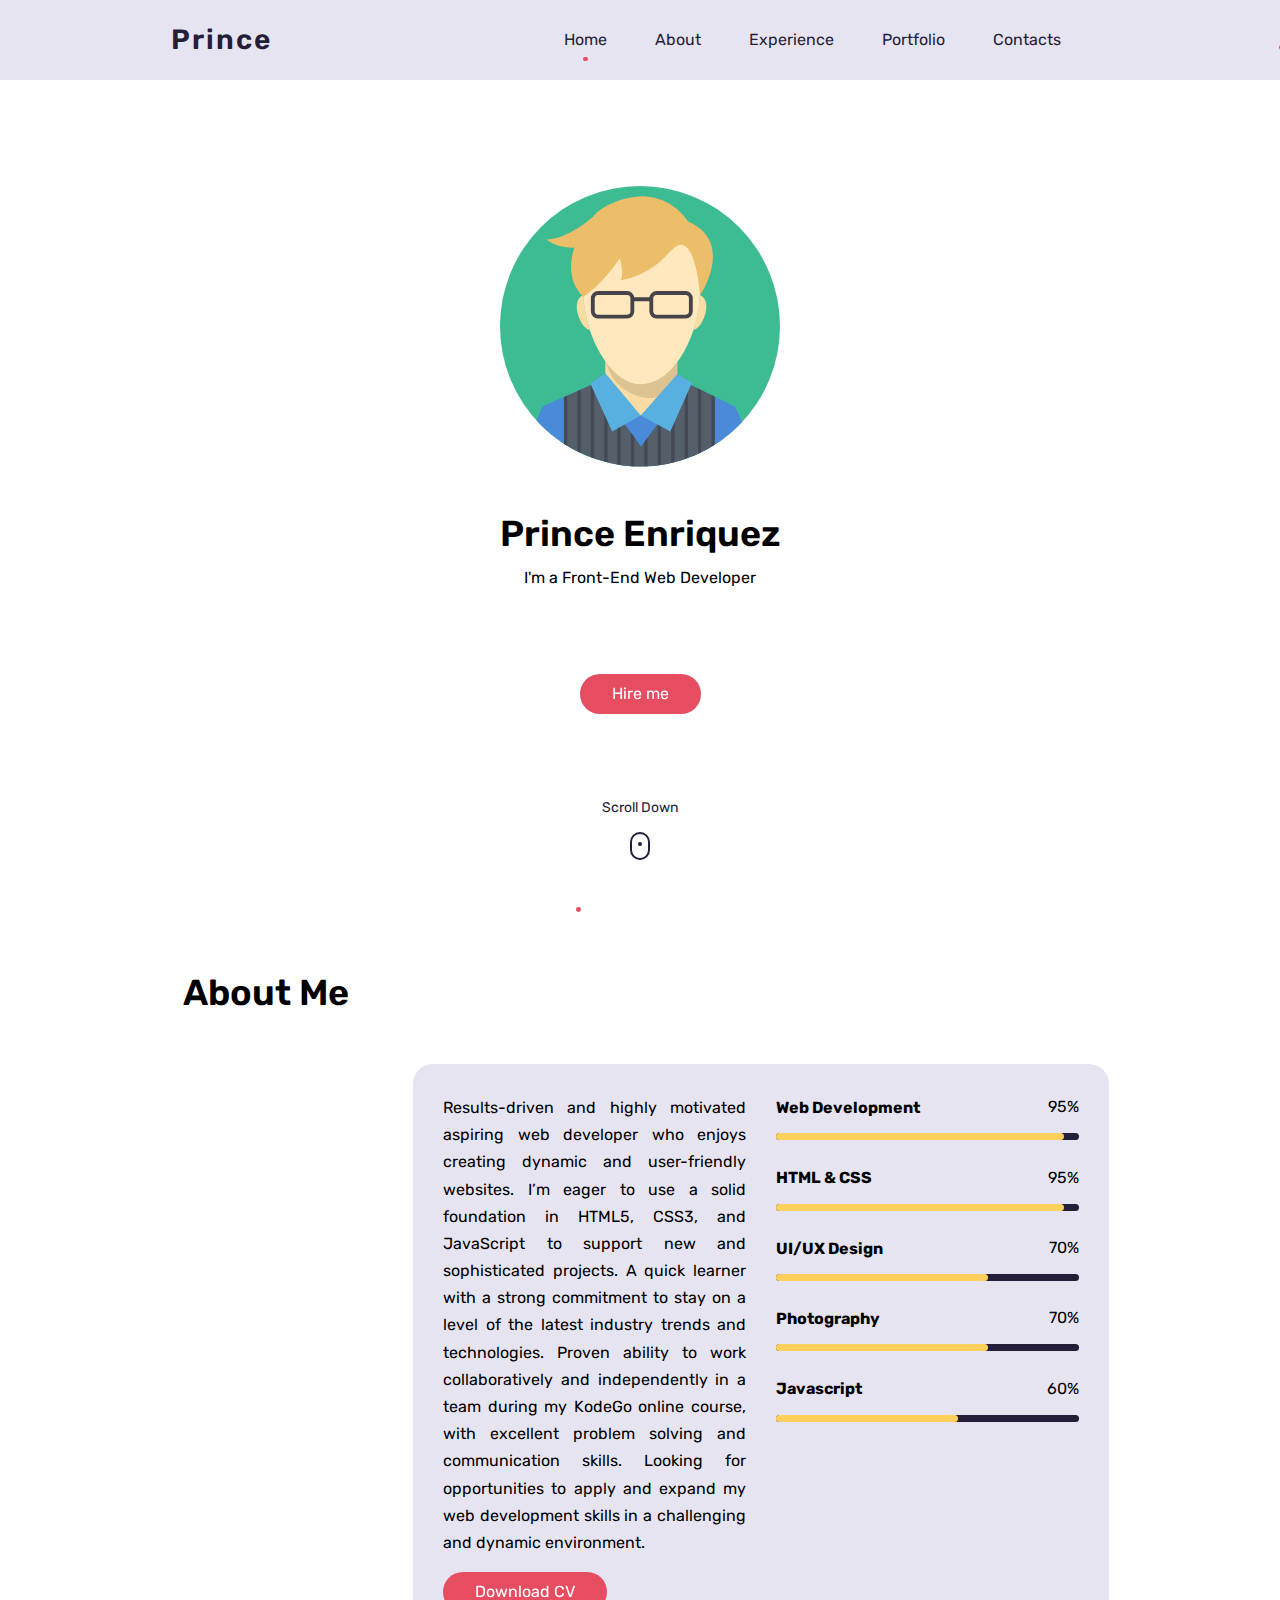
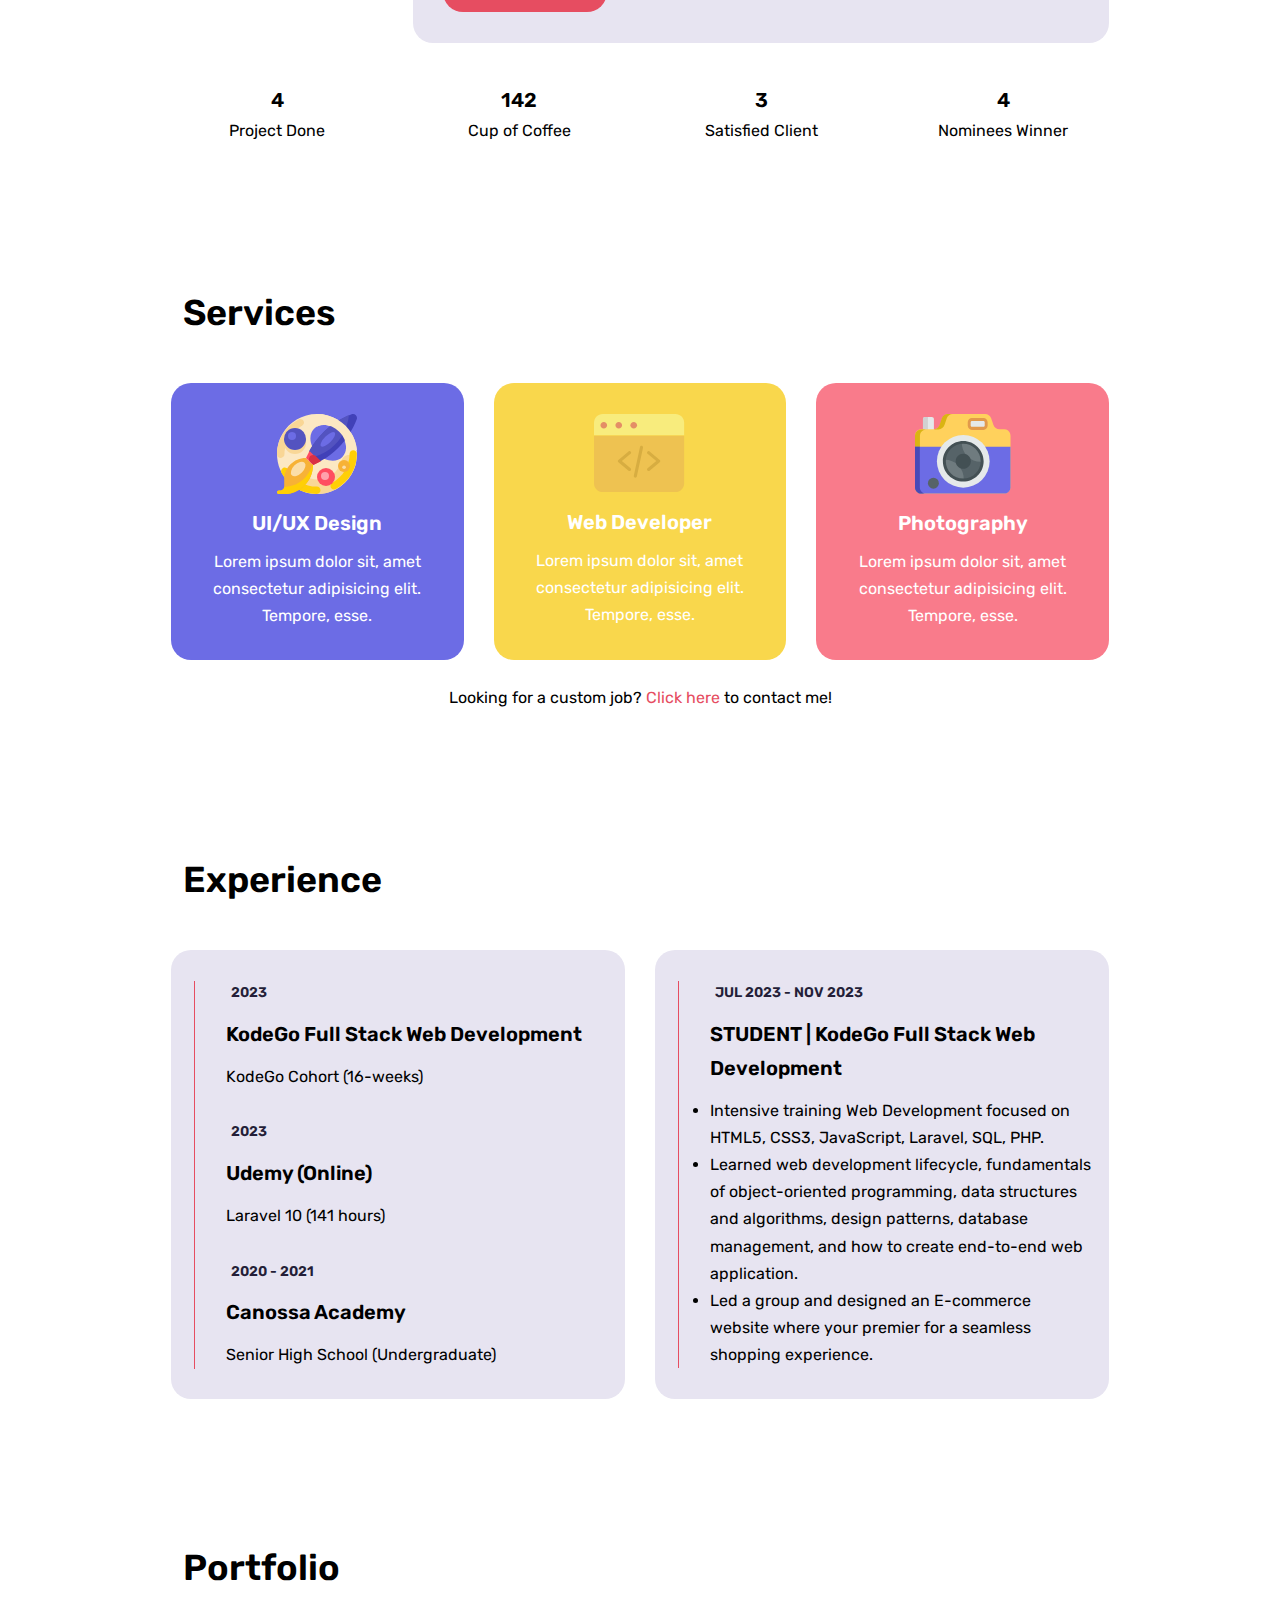
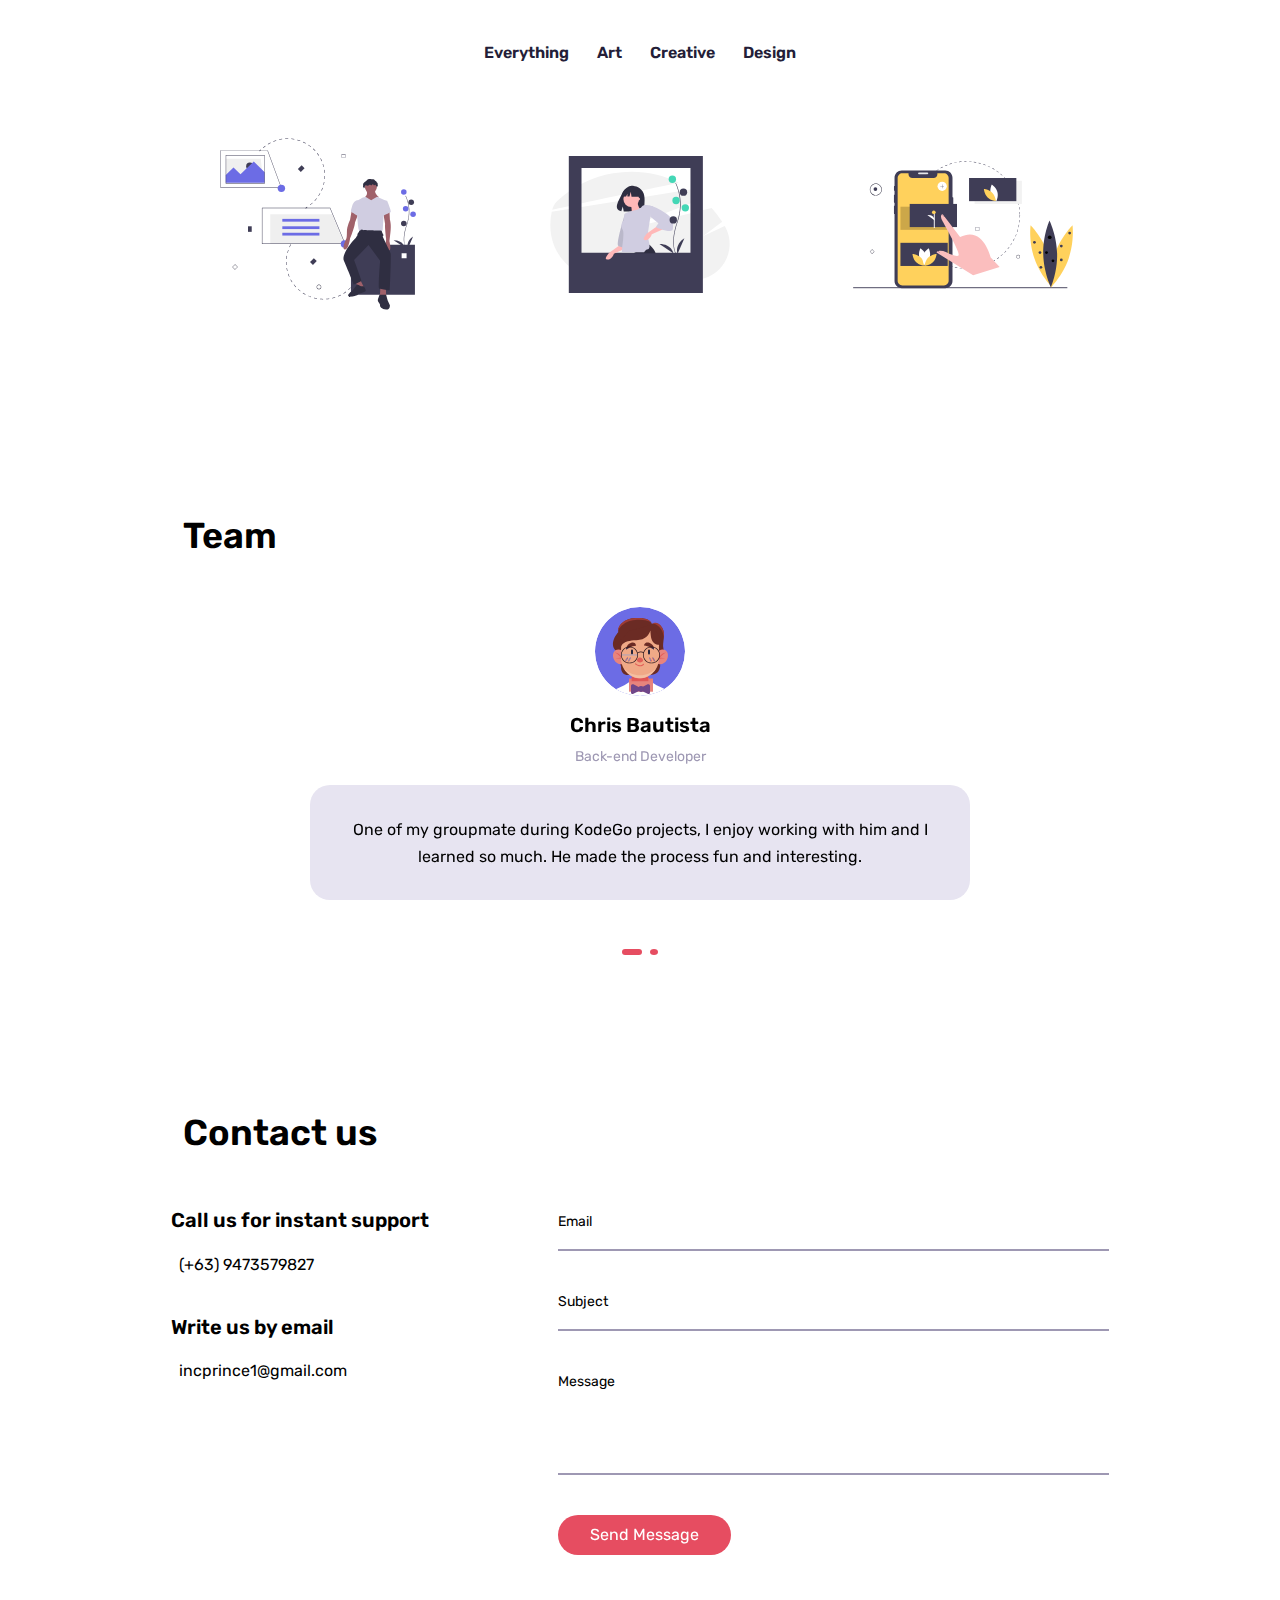
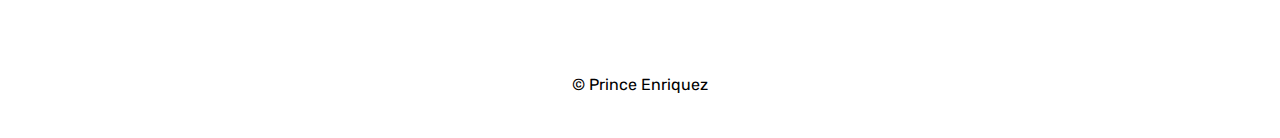
==== index.html @ 525d1a23 "Add files via upload" ====
<!DOCTYPE html>
<html lang="en">
<head>
    <meta charset="UTF-8">
    <meta http-equiv="X-UA-Compatible" content="IE=edge">
    <meta name="viewport" content="width=device-width, initial-scale=1.0">
    <!--=============== LINE ICONS ===============-->
    <link rel="stylesheet" href="https://cdn.lineicons.com/4.0/lineicons.css">

    <!--=============== SWIPER CSS ===============-->
    <link rel="stylesheet" href="https://cdn.jsdelivr.net/npm/swiper@11/swiper-bundle.min.css">

    <!--=============== CSS ===============-->
    <link rel="stylesheet" href="assets/css/style.css">

    <title>Prince Enriquez</title>
</head>
<body>
    <!--=============== HEADER ===============-->
    <header class="header" id="header">
        <!-- nav -->
        <nav class="nav container padd-15">
            <!-- logo -->
            <a href="#" class="nav-logo">
                <h2>Prince</h2>
            </a>
            <!-- menu -->
            <div class="nav-menu" id="nav-menu">
                <!-- list -->
                <ul class="nav-list">
                    <li class="nav-item">
                        <a href="#home" class="nav-link active-link">Home</a>
                    </li>
                    <li class="nav-item">
                        <a href="#about" class="nav-link">About</a>
                    </li>
                    <li class="nav-item">
                        <a href="#experience" class="nav-link">Experience</a>
                    </li>
                    <li class="nav-item">
                        <a href="#portfolio" class="nav-link">Portfolio</a>
                    </li>
                    <li class="nav-item">
                        <a href="#contact" class="nav-link">Contacts</a>
                    </li>
                </ul>
                <!-- nav close -->
                <div class="nav-close" id="nav-close">
                    <i class="lni lni-close"></i>
                </div>
            </div>
            <!-- nav btn -->
            <div class="nav-btns">
                <!-- theme change btn -->
                <i class="lni lni-pallet change-theme" id="theme-button"></i>
                <!-- toggle btn -->
                <div class="nav-toggle" id="nav-toggle">
                    <i class="lni lni-grid-alt"></i>
                </div>
            </div>
        </nav>
    </header>

    <!--=============== MAIN ===============-->
    <main class="main-content">
        <!--=============== HOME ===============-->
        <section class="home" id="home">
            <div class="container">
                <!-- intro -->
                <div class="intro">
                    <!-- avatar image -->
                    <img src="assets/img/avatar-1.svg" alt="Prince">
                    <!-- info -->
                    <h1>Prince Enriquez</h1>
                    <span>I'm a <span class="info-text">Front-End Web Developer</span></span>
                    <!-- soc icons -->
                    <ul class="social-icons">
                        <li><a href="https://www.instagram.com/csuziii/" class=""><i class="lni lni-instagram-original"></i></a></li>
                        <li><a href="https://www.linkedin.com/in/princeenriquez/" class=""><i class="lni lni-linkedin-original"></i></a></li>
                        <li><a href="https://github.com/uuziya" class=""><i class="lni lni-github-original"></i></a></li>
                        <li><a href="https://www.facebook.com/suzhiiii/" class=""><i class="lni lni-facebook-original"></i></a></li>
                    </ul>
                    <div>
                        <a href="./Enriquez_Resume.pdf" class="btn btn-default">Hire me</a>
                    </div>
                    <!-- scroll down wheel -->
                    <div class="scroll-down">
                        <a href="#" class="mouse-wrapper">
                             <span>Scroll Down</span>
                             <span class="mouse">
                                <span class="wheel"></span>
                             </span>
                        </a>
                    </div>
                </div>
            </div>
        </section>
        <!--=============== About ===============-->
        <section class="about section" id="about">
            <div class="container">
                <!-- section title -->
                <h2 class="section-title padd-15">About Me</h2>
                <div class="row">
                    <div class="about-img padd-15">
                        <!-- avatar img -->
                        <img src="./assets/Enriquez_Resume.pdf" alt="">
                    </div>
                    <div class="about-content padd-15">
                        <div class="rounded">
                            <div class="row">
                                <div class="about-text padd-15">
                                    <!-- about text -->
                                    <p>Results-driven and highly motivated aspiring web developer who enjoys creating dynamic and user-friendly websites. I’m eager to use a solid foundation in HTML5, CSS3, and JavaScript to support 
                                    new and sophisticated projects. A quick learner with a strong commitment
                                    to stay on a level of the latest industry trends and technologies. 
                                    Proven ability to work collaboratively and independently in a team during 
                                    my KodeGo online course, with excellent problem solving and communication 
                                    skills. Looking for opportunities to apply and expand my web development skills 
                                    in a challenging and dynamic environment.</p>
                                    <div>
                                        <a href="./Enriquez_Resume.pdf" class="btn btn-default">Download CV</a>
                                    </div>
                                </div>
                                <div class="skills padd-15">
                                    <div class="row">
                                        <!-- skill item -->
                                        <div class="skill-item">
                                            <h4>Web Development</h4>
                                            <div class="progress">
                                                <div class="progress-in" style="width: 95%; background: rgb(255,209,92);"></div>
                                                <div class="skill-percent">95%</div>
                                            </div>
                                        </div>
                                        <!-- skill item -->
                                        <div class="skill-item">
                                            <h4>HTML & CSS</h4>
                                            <div class="progress">
                                                <div class="progress-in" style="width: 95%; background: rgb(255,209,92);"></div>
                                                <div class="skill-percent">95%</div>
                                            </div>
                                        </div>
                                        <!-- skill item -->
                                        <div class="skill-item">
                                            <h4>UI/UX Design</h4>
                                            <div class="progress">
                                                <div class="progress-in" style="width: 70%; background: rgb(255,209,92);"></div>
                                                <div class="skill-percent">70%</div>
                                            </div>
                                        </div>
                                        <!-- skill item -->
                                        <div class="skill-item">
                                            <h4>Photography</h4>
                                            <div class="progress">
                                                <div class="progress-in" style="width: 70%; background: rgb(255,209,92);"></div>
                                                <div class="skill-percent">70%</div>
                                            </div>
                                        </div>
                                        <!-- skill item -->
                                        <div class="skill-item">
                                            <h4>Javascript</h4>
                                            <div class="progress">
                                                <div class="progress-in" style="width: 60%; background: rgb(255,209,92);"></div>
                                                <div class="skill-percent">60%</div>
                                            </div>
                                        </div>
                                    </div>
                                </div>
                            </div>
                        </div>
                    </div>
                </div>
                <div class="row">
                    <!-- fact item -->
                    <div class="fact-item padd-15">
                        <i class="lni lni-thumbs-up"></i>
                        <div class="details">
                        <h3>4</h3>
                        <p>Project Done</p>
                        </div>
                    </div>
                    <!-- fact item -->
                    <div class="fact-item padd-15">
                        <i class="lni lni-coffee-cup"></i>
                        <div class="details">
                        <h3>142</h3>
                        <p>Cup of Coffee</p>
                        </div>
                    </div>
                    <!-- fact item -->
                    <div class="fact-item padd-15">
                        <i class="lni lni-users"></i>
                        <div class="details">
                        <h3>3</h3>
                        <p>Satisfied Client</p>
                        </div>
                    </div>
                    <!-- fact item -->
                    <div class="fact-item padd-15">
                        <i class="lni lni-cup"></i>
                        <div class="details">
                        <h3>4</h3>
                        <p>Nominees Winner</p>
                        </div>
                    </div>
                </div>
            </div>
        </section>
        <!--=============== Services ===============-->
        <section class="services section">
            <div class="container">
                <!-- section title -->
                <h2 class="section-title padd-15">Services</h2>
                <div class="row">
                    <!-- service item -->
                    <div class="service-item padd-15">
                        <div class="service-item-inner" style="background: rgb(108,108,229)">
                            <img src="assets/img/service-1.svg" alt="">
                            <h3>UI/UX Design</h3>
                            <p>Lorem ipsum dolor sit, amet consectetur adipisicing elit. Tempore, esse.</p>
                        </div>
                    </div>
                    <!-- service item -->
                    <div class="service-item padd-15">
                        <div class="service-item-inner" style="background: rgb(249,215,76)">
                            <img src="assets/img/service-2.svg" alt="">
                            <h3>Web Developer</h3>
                            <p>Lorem ipsum dolor sit, amet consectetur adipisicing elit. Tempore, esse.</p>
                        </div>
                    </div>
                    <!-- service item -->
                    <div class="service-item padd-15">
                        <div class="service-item-inner" style="background: rgb(249,123,139)">
                            <img src="assets/img/service-3.svg" alt="">
                            <h3>Photography</h3>
                            <p>Lorem ipsum dolor sit, amet consectetur adipisicing elit. Tempore, esse.</p>
                        </div>
                    </div>
                </div>
                <div class="text padd-15">
                    <p>Looking for a custom job? <a href="#" class="">Click here</a> to contact me!</p>
                </div>
            </div>
        </section>
        <!--=============== Experience ===============-->
        <section class="section" id="experience">
            <div class="container">
                <!-- section title -->
                <h2 class="section-title padd-15">Experience</h2>
                <div class="row">
                    <!-- education -->
                    <div class="education padd-15">
                        <div class="row">
                            <div class="timeline-box">
                                <div class="timeline">
                                    <!-- timeline -->
                                    <div class="timeline-item">
                                        <i class="lni lni-graduation timeline-icon"></i>
                                        <h3 class="timeline-date">
                                            <i class="lni lni-calendar"></i> 2023
                                        </h3>
                                        <h3 class="timeline-title">KodeGo Full Stack Web Development</h3>
                                        <p class="timeline-text">KodeGo Cohort (16-weeks)</p>
                                    </div>
                                    <!-- timeline -->
                                    <div class="timeline-item">
                                        <i class="lni lni-graduation timeline-icon"></i>
                                        <h3 class="timeline-date">
                                            <i class="lni lni-calendar"></i> 2023
                                        </h3>
                                        <h3 class="timeline-title">Udemy (Online)</h3>
                                        <p class="timeline-text">Laravel 10 (141 hours)</p>
                                    </div>
                                    <!-- timeline -->
                                    <div class="timeline-item">
                                        <i class="lni lni-graduation timeline-icon"></i>
                                        <h3 class="timeline-date">
                                            <i class="lni lni-calendar"></i> 2020 - 2021
                                        </h3>
                                        <h3 class="timeline-title">Canossa Academy</h3>
                                        <p class="timeline-text">Senior High School (Undergraduate)</p>
                                    </div>
                                </div>
                            </div>
                        </div>
                    </div>
                    <!-- education -->
                    <div class="experience padd-15">
                        <div class="row">
                            <div class="timeline-box">
                                <div class="timeline">
                                    <!-- timeline -->
                                    <div class="timeline-item">
                                        <i class="lni lni-briefcase timeline-icon"></i>
                                        <h3 class="timeline-date">
                                            <i class="lni lni-calendar"></i> JUL 2023 - NOV 2023
                                        </h3>
                                        <h3 class="timeline-title">STUDENT | KodeGo Full Stack Web Development</h3>
                                        <li class="timeline-text">Intensive training Web Development focused on HTML5, CSS3, JavaScript, Laravel, SQL, PHP.</li> 
                                        <li>Learned web development lifecycle, fundamentals of object-oriented programming, data structures and algorithms, design patterns, database management, and how to create end-to-end web application.</li>
                                        <li>Led a group and designed an E-commerce website where your premier for a seamless shopping experience.</li>
                                    </div>
                                </div>
                            </div>
                        </div>
                    </div>
                </div>
            </div>
        </section>
        <!--=============== Portfolio ===============-->
        <section class="portfolio section" id="portfolio">
            <div class="container">
                <!-- section title -->
                <h2 class="section-title padd-15">Portfolio</h2>
                <div class="row">
                    <div class="portfolio-filter padd-15">
                        <div class="portfolio-filter-inner">
                            <button type="button" class="active" data-filter="all">Everything</button>
                            <button type="button" data-filter="art">Art</button>
                            <button type="button" data-filter="creative">Creative</button>
                            <button type="button" data-filter="design">Design</button>
                        </div>
                    </div>
                </div>
                <div class="row">
                    <!-- portfolio item-->
                    <div class="portfolio-item padd-15" data-category="art">
                        <div class="portfolio-item-inner">
                            <div class="portfolio-item-thumbnail">
                                <img src="assets/img/1.svg" alt="">
                                <div class="mask"></div>
                            </div>
                            <span class="term">Game</span>
                            <h3 class="portfolio-item-title">Tic-Tac-Toe</h3>
                            <span class="more-button">&hellip;</span>
                        </div>
                    </div>
                    <!-- portfolio item-->
                    <div class="portfolio-item padd-15" data-category="creative">
                        <div class="portfolio-item-inner">
                            <div class="portfolio-item-thumbnail">
                                <img src="assets/img/2.svg" alt="">
                                <div class="mask"></div>
                            </div>
                            <span class="term">Creative</span>
                            <h3 class="portfolio-item-title">Music App Player</h3>
                            <span class="more-button">&hellip;</span>
                        </div>
                    </div>
                    <!-- portfolio item-->
                    <div class="portfolio-item padd-15" data-category="design">
                        <div class="portfolio-item-inner">
                            <div class="portfolio-item-thumbnail">
                                <img src="assets/img/3.svg" alt="">
                                <div class="mask"></div>
                            </div>
                            <span class="term">Web Design</span>
                            <h3 class="portfolio-item-title">AyKuya</h3>
                            <span class="more-button">&hellip;</span>
                        </div>
                    </div>
                    </div>
                </div>
            </div>
        </section>
        <!--=============== Testimonial ===============-->
        <section class="section">
            <div class="container">
                <!-- section title -->
                <h2 class="section-title padd-15">Team</h2>
                <!-- testimonial wrapper -->
                <div class="swiper testimonial-wrapper">
                    <div class="swiper-wrapper">
                        <!-- testimonial item -->
                        <div class="testimonial-item swiper-slide">
                            <div class="thumb">
                                <img src="assets/img/avatar-3.svg" alt="">
                            </div>
                            <h3>Chris Bautista</h3>
                            <span class="subtitle">Back-end Developer</span>
                            <div class="comment">One of my groupmate during KodeGo projects,
                                I enjoy working with him and I learned so much. He made the process fun and interesting.</div>
                        </div>
                        <!-- testimonial item -->
                        <div class="testimonial-item swiper-slide">
                            <div class="thumb">
                                <img src="assets/img/avatar-1.svg" alt="">
                            </div>
                            <h3>Chris Bautista</h3>
                            <span class="subtitle">Web Designer</span>
                            <div class="comment">One of my groupmate during KodeGo projects,
                                He helped me design our Capstone and gave the best presentation speech ever.</div>
                        </div>
                    </div>
                    <div class="swiper-pagination"></div>
                </div>
            </div>
        </section>
        <!--=============== Contact ===============-->
        <section class="contact section" id="contact">
            <div class="container">
                <!-- section -->
                <h2 class="section-title padd-15">Contact us</h2>
                <div class="row">
                    <!-- contact box -->
                    <div class="contact-box padd-15">
                        <div class="contact-data">
                            <!-- contact info -->
                            <div class="contact-information">
                                <h3 class="contact-subtitle">Call us for instant support</h3>
                                <span class="contact-description">
                                    <i class="lni lni-phone contact-icon"></i>
                                    (+63) 9473579827
                                </span>
                            </div>
                            <!-- contact info -->
                            <div class="contact-information">
                                <h3 class="contact-subtitle">Write us by email</h3>
                                <span class="contact-description">
                                    <i class="lni lni-user contact-icon"></i>
                                    incprince1@gmail.com
                                </span>
                            </div>
                        </div>
                    </div>
                    <!-- contact form -->
                    <form action="" class="contact-form padd-15">
                        <div class="contact-inputs">
                            <!-- content -->
                            <div class="contact-content">
                                <input type="email" class="contact-input">
                                <label for="" class="contact-label" id="email">Email</label>
                                <span></span>
                            </div>
                            <!-- content -->
                            <div class="contact-content">
                                <input type="text" class="contact-input">
                                <label for="" class="contact-label" id="subject">Subject</label>
                                <span></span>
                            </div>
                            <!-- content -->
                            <div class="contact-content contact-area">
                                <textarea name="" id="message" cols="30" rows="10" class="contact-input"></textarea>
                                <label for="" class="contact-label" id="message">Message</label>
                                <span></span>
                            </div>
                        </div>
                        <a href="#" class="btn btn-default" id="btns">Send Message</a>
                    </form>
                </div>
            </div>
        </section>
        <!--=============== Footer ===============-->
        <footer class="footer">
            <div class="container">
                <div class="footer-text padd-15">
                    <p>&copy; Prince Enriquez</p>
                </div>
            </div>
        </footer>
    </main>
    <!--=============== Theme Customize ===============-->
    <div class="customize-theme">
        <div class="card">
            <h2>Customize your view</h2>
            <p>Manage your font-size, color, and background</p>
            <!-- font-size -->
            <div class="font-size">
                <h3>Font Size</h3>
                <div>
                    <h6>Aa</h6>
                    <div class="choose-size">
                        <span class="font-size-1"></span>
                        <span class="font-size-2"></span>
                        <span class="font-size-3 active"></span>
                        <span class="font-size-4"></span>
                    </div>
                    <h3>Aa</h3>
                </div>
            </div>
            <!-- color -->
            <div class="color">
                <h3>Color</h3>
                <div class="choose-color">
                    <span class="color-1"></span>
                    <span class="color-2"></span>
                    <span class="color-3 active"></span>
                    <span class="color-4"></span>
                    <span class="color-5"></span>
                </div>
            </div>
            <!-- background -->
            <div class="background">
                <h3>Background</h3>
                <div class="choose-bg">
                    <div class="bg-1 active">
                        <span></span>
                        <h5 for="bg-1">Light</h5>
                    </div>
                    <div class="bg-2">
                        <span></span>
                        <h5 for="bg-2">Dim</h5>
                    </div>
                    <div class="bg-3">
                        <span></span>
                        <h5 for="bg-3">Dark</h5>
                    </div>
                </div>
            </div>
        </div>
    </div>
    <!-- SMTPJS -->
    <script src="https://smtpjs.com/v3/smtp.js"></script>

    <!--=============== SWIPER JS ===============-->
    <script src="https://cdn.jsdelivr.net/npm/swiper@11/swiper-bundle.min.js"></script>
    
    <!--=============== JS ===============-->
    <script src="assets/js/main.js"></script>
</body>
</html>
---- assets/css/style.css ----
/*=============== GOOGLE FONTS ===============*/
    @import url('https://fonts.googleapis.com/css2?family=Poppins:wght@400;500;600;700;800;900&family=Rubik:wght@400;500;600;700&display=swap');
    /*=============== VARIABLES CSS ===============*/
   :root 
    {
    --header-height: 3.5rem; /*56px*/
  
    /*========== Colors ==========*/
    /*Color mode HSL(hue, saturation, lightness)*/
    --primary-color-hue:352;
    --dark-color-lightness:17%;
    --light-color-lightness:92%;
    --white-color-lightness:100%;

    --color-white: hsl(252, 30%, var(--white-color-lightness));
    --color-light: hsl(252, 30%, var(--light-color-lightness));
    --color-gray: hsl(252, 15%, 65%);
    --color-primary: hsl(var(--primary-color-hue), 75%, 60%);
    --color-dark: hsl(252, 30%, var(--dark-color-lightness));
  
    /*========== Font and typography ==========*/
    /*.5rem = 8px | 1rem = 16px ...*/
    --body-font: 'Rubik', sans-serif;
    --h1-font-size: 2.25rem;
    --h2-font-size: 1.75rem;
    --h3-font-size: 1.25rem;
    --normal-font-size: 1rem;
    --small-font-size: .875rem;
  
    /*========== Font weight ==========*/
    --font-medium: 400;
    --font-semi-bold: 600;
  
    /*========== Margenes Bottom ==========*/
    /*.5rem = 8px | 1rem = 16px ...*/
    --m-0-5: .5rem;
    --m-0-75: .75rem;
    --m-1: 1rem;
    --m-1-5: 1.5rem;
    --m-2: 2rem;
    --m-2-5: 2.5rem;
  
    /*========== Card padding ==========*/
    --card-padding:1.9rem 0.95rem;

    /*========== Border radius ==========*/
    --border-radius: 1.25rem;

    /*========== Box shadow ==========*/
    --box-shadow: 0px 5px 20px 0px rgba(69, 67, 96, 0.1);
  }

  ::-webkit-scrollbar {
    width: 0.6rem;
    background: var(--color-white);
  }

  ::-webkit-scrollbar-thumb {
    background: var(--color-primary);
    border-radius: .5rem;
  }

  /* RESPONSIVE */
  @media screen and (max-width:992px){
    :root {
    --h1-font-size: 1.75rem;
    --h2-font-size: 1.5rem;
    --h3-font-size: 1rem;
    --normal-font-size: .938rem;
    --small-font-size: .813rem;
    }
  }
    /*========== Base ==========*/

    * {
      margin: 0;
      padding: 0;
      box-sizing: border-box;
    }

    html {
      scroll-behavior: smooth;
    }

    body,
    button,
    input, textarea {
      font-family: var(--body-font);
      font-size: var(--normal-font-size);
    }

    body {
      background-color: var(--color-white);
      color: var(--color-dark)l;
      line-height: 1.7;
      font-weight: var(--font-medium);
    }

    img {
      max-width: 100%;
      height: auto;
      vertical-align: middle;
    }

    ul {
      list-style: none;
    }

    a {
      text-decoration: none;
      color: var(--color-dark);
    }

    h1,h2,h3 {
      font-weight: var(--font-semi-bold);
    }

    h1 {
      font-size: var(--h1-font-size);
    }

    h2 {
      font-size: var(--h2-font-size);
    }

    h3 {
      font-size: var(--h3-font-size);
    }

    /*========== Layout ==========*/
    .container {
      max-width: 968px;
      margin: auto;
    }

    .row {
      display: flex;
      flex-wrap: wrap;
    }
    /*========== reusable classes ==========*/
    .section .container {
      padding-top: 3.90rem;
      padding-bottom: 4.75rem;
    }

    .section-title {
      font-size: var(--h1-font-size);
      margin-left: var(--m-0-75);
      margin-bottom: var(--m-2-5);
    }

    .padd-15 {
      padding-left: 15px;
      padding-right: 15px;
    }

    /*========== Buttons ==========*/
    .btn {
      padding: 0.75rem 2rem;
      line-height: 1;
      border-radius: var(--border-radius);
    }
    .btn:focus {
      outline: 0;
    }

    @keyframes button-push {
      50% {
        transform: scale(0.8);
      }
      100% {
        transform: scale(1);
      }
    }
    
    .btn-default {
      color: #fff;
      vertical-align: middle;
      display: inline-block;
      background-color: var(--color-primary);
      transform: perspective(1px) translateZ(0);
    }

    .btn-default:hover {
      animation-name: button-push;
      animation-duration: 0.3s;
      animation-timing-function: linear;
      animation-iteration-count: 1;
    }
    /*========== Header ==========*/
    .header {
      width: 100%;
      background-color: var(--color-light);
      position: fixed;
      top: 0;
      left: 0;
      z-index: 100;
    }
    /*========== NAV ==========*/
    .nav {
      height: calc(var(--header-height) + 1.5rem);
      display: flex;
      justify-content: space-between;
      align-items: center;
      column-gap: 3rem;
    }

    .nav-logo {
      font-size: var(--h2-font-size);
      font-weight: var(--font-semi-bold);
      letter-spacing: 0.125rem;
    }

    .nav-logo::after {
      position: absolute;
      content: '';
      width: 0.3rem;
      height: 0.3rem;
      border-radius: 50%;
      background-color: var(--color-primary);
      top: 56%;
      right: -0.25rem;
    }

    .nav-menu {
      margin-left: auto;
    }

    .nav-list {
      display: flex;
      column-gap: 3rem;
    }

    .nav-link {
      font-weight: var(--font-medium);
      transition: .3s;
    }

    .nav-link:hover {
      color: var(--color-primary);
    }

    .nav-close {
      font-size: 1rem;
      position: absolute;
      top: 1rem;
      right: 1.25rem;
      cursor: pointer;
    }

    .nav-btns {
      display: inline-flex;
      align-items: center;
      column-gap: 1rem;
    }

    .change-theme {
      font-size: 1.15rem;
      cursor: pointer;
    }

    .nav-toggle {
      font-size: 1.2rem;
      cursor: pointer;
    }

    .nav-close, .nav-toggle {
      display: none;
    }

    .active-link {
      position: relative;
    }

    .active-link::before {
      content: '';
      position: absolute;
      bottom: -0.75rem;
      left: 45%;
      width: 0.3rem;
      height: 0.3rem;
      background-color: var(--color-primary);
      border-radius: 50%;
    }

    .scroll-header {
      box-shadow:  0 1px 4px rgba(165, 125, 125, 0.02);
    }
    /*========== Home ==========*/
    .home {
      display: flex;
      justify-content: center;
      height: 100vh;
      min-height: 100vh;
    }
    .home .intro {
      max-width: 540px;
      text-align: center;
    }
    
    .home .intro img {
      margin-bottom: var(--m-1);
    }

    .home .intro .social-icons {
      margin-top: var(--m-1-5);
      margin-bottom: var(--m-2);
    }

    .home .intro .social-icons li {
      display: inline-block;
    }

    .home .intro .social-icons li:not(:last-child) {
      margin-right: var(--m-1-5);
    }

    .home .intro .social-icons a {
      font-size: var(--h3-font-size);
    }

    .scroll-down {
      position: absolute;
      bottom: var(--m-2-5);
      left: 0;
      width: 100%;
    }

    .mouse-wrapper {
      font-size: var(--small-font-size);
      display: block;
      margin: auto;
      max-width: 100px;
      text-align: center;
    }

    @keyframes ani-mouse {
      0% {
        top: 29%;
      }
      15% {
        top: 50%;
      }
      50% {
        top: 50%;
      }
      100% {
        top: 29%;
      }
    }

    .mouse {
      border: 2px solid var(--color-dark);
      display: block;
      height: 1.75rem;
      width: 1.25rem;
      margin: auto;
      margin-top: var(--m-0-75);
      border-radius: var(--border-radius);
      position: relative;
    }

    .mouse .wheel {
      background-color: var(--color-dark);
      border-radius: 50%;
      width: 0.25rem;
      height: 0.25rem;
      position: absolute;
      top: var(--m-0-5);
      left: 40%;
      display: block;
      animation: ani-mouse 2s linear infinite;
    }
    /*========== About ==========*/
    .about-img {
      flex: 0 0 25%;
      max-width: 25%;
    }

    .about-content {
      flex: 0 0 75%;
      max-width: 75%;
    }

    .about-content .about-text,
    .about-content .skills {
      flex: 0 0 50%;
      max-width: 50%;
    }

    .rounded {
      background-color: var(--color-light);
      padding: var(--card-padding);
      border-radius: var(--border-radius);
    }

    .about-text p {
      text-align: justify;
      margin-bottom: var(--m-1);
    }

    .about-content .skills .skill-item {
      flex: 0 0 100%;
      max-width: 100%;
    }
    
    .about-content .skills .skill-item h4 {
      margin-bottom: var(--m-0-75);
    }

    .about-content .skills .skill-item  .progress {
      background-color: var(--color-dark);
      height: 0.45rem;
      border-radius: var(--border-radius);
      width: 100%;
      position: relative;
    }

    .about-content .skills .skill-item:not(:last-child) {
      margin-bottom: var(--m-1-5);
    }

    .about-content .skills .skill-item .progress .progress-in {
      position: absolute;
      left: 0;
      top: 0;
      height: 100%;
      border-radius: var(--border-radius);
    }

    .about-content .skills .skill-item .skill-percent {
      position: absolute;
      right: 0;
      top: -2.5rem;
    }

    .fact-item {
      flex: 0 0 25%;
      max-width: 25%;
      margin-top: var(--m-2-5);
      text-align: center;
    }

    .fact-item i {
      font-size: var(--h2-font-size);
      color: var(--color-gray);
    }
    /*========== Services ==========*/
    .services .service-item {
      flex: 0 0 33.33%;
      max-width: 33.33%;
      display: flex;
    }

    .services .service-item .service-item-inner {
      border-radius: var(--border-radius);
      padding: var(--card-padding);
      text-align: center;
      transform: translateY(0);
      transition: 0.3s;
    }

    .services .service-item .service-item-inner:hover {
      transform: translateY(-0.625rem);
    }

    .services .service-item img {
      margin-bottom: var(--m-0-75);
    }

    .service-item h3 {
      margin-bottom: var(--m-0-5);
      color: #fff;
    }

    .service-item p {
      color: #fff;
    }
    .text {
      text-align: center;
      margin-top: var(--m-1-5);
    }

    .text a {
      color: var(--color-primary);
    }
    /*========== Experience ==========*/
    .education {
      flex: 0 0 50%;
      max-width: 50%;
    }
    .experience {
      flex: 0 0 50%;
      max-width: 50%;
    }

    .timeline-box {
      flex: 0 0 100%;
      max-width: 100%;
    }

    .timeline {
      background-color: var(--color-light);
      padding: 1.9rem 0.95rem;
      border-radius: var(--border-radius);
      width: 100%;
      position: relative;
    }

    .timeline .timeline-item {
      position: relative;
      padding-left: 2.5rem;
      padding-bottom: 1.9rem;
    }

    .timeline .timeline-item:last-child {
      padding-bottom: 0;
    }

    .timeline .timeline-item::before {
      content: '';
      width: 1px;
      position: absolute;
      height: 100%;
      left: var(--m-0-5);
      background-color: var(--color-primary);
      top: 0;
    }

    .timeline .timeline-icon {
      position: absolute;
      left: -0.25rem;
      top: 0;
      font-size: 1.5rem;
      color: var(--color-primary);      
    }

    .timeline .timeline-date {
      font-size: var(--small-font-size);
      color: var(--color-dark);
    }

    .timeline .timeline-date .lni {
      margin-right: 0.3rem;
    }

    .timeline .timeline-title {
      margin: var(--m-0-75) 0;
    }
    /*========== Portfolio ==========*/
    .portfolio .portfolio-filter {
      flex: 0 0 100%;
      max-width: 100%;
      text-align: center;
      margin-bottom: var(--m-2-5);
    }

    .portfolio .portfolio-filter button {
      border: none;
      background-color: transparent;
      font-weight: var(--font-semi-bold);
      text-transform: capitalize;
      margin: 0 var(--m-0-75);
      cursor: pointer;
      white-space: nowrap;
      color: var(--color-dark);
      transition: 0.3s;
    }

    .portoflio .portfolio-filter button.active {
      color: var(--color-primary);
      position: relative;
    }

    .portfolio .portfolio-filter button.active::before {
      content: '';
      position: absolute;
      bottom: -0.75rem;
      left: 45%;
      width: 0.3rem;
      height: 0.3rem;
      background-color: var(--color-primary);
      border-radius: 50%;
    }

    .portfolio-item {
      flex: 0 0 33.33%;
      max-width: 33.33%;
      margin-bottom: var(--m-1-5);
    }

    .portfolio-item.hide {
      display: none;
    }

    .portfolio-item.show {
      display: block;
      animation: showItem 0.5s ease;
    }

    @keyframes showItem {
      0% {
        transform: scale(0.6);
        opacity: 0;
      }
      100% {
        transform: scale(1);
        opacity: 1;
      }
    }
    
    .portfolio-item-inner {
      position: relative;
      overflow: hidden;
    }

    .portfolio-item .mask {
      background: rgba(0,0,0,.9);
      position: absolute;
      left: 0;
      top: 0;
      height: 100%;
      width: 100%;
      opacity: 0;
      transition: 0.3s;
    }

    .portfolio-item-inner:hover .mask {
      opacity: 0.9;
    }

    .portfolio-item .term {
      color: #fff;
      background: var(--color-primary);
      border-bottom-left-radius: 0.98rem;
      border-bottom-right-radius: 0.98rem;
      position: absolute;
      top: 0;
      left: var(--m-1-5);
      font-size: var(--small-font-size);
      display: inline-block;
      padding: 0.19rem 0.625rem;
      transform: translateY(-40px);
      transition: 0.3s;
    }

    .portfolio-item h3 {
      color: #fff;
      font-size: 1.25rem;
      margin: 0 0 0.98rem;
      padding: 0 1.25rem;
      position: absolute;
      top: 3.75rem;
      transition: 0.3s;
      transform: translateY(30px);
      opacity: 0;
    }

    .portfolio-item .more-button {
      color: #fff;
      position: absolute;
      bottom: var(--m-1-5);
      left: var(--m-1-5);
      font-size: 1.6rem;
      display: block;
      background: var(--color-primary);
      height: 2.5rem;
      width: 2.5rem;
      cursor: pointer;
      border-radius: 50%;
      text-align: center;
      line-height: 28px;
      transform: 0.3s;
      opacity: 0;
    }

    .portfolio-item-inner:hover h3, .portfolio-item-inner:hover span {
      opacity: 1;
      transform: translateY(0);
    }
    
    /*========== Testimonial ==========*/
    .testimonial-wrapper {
      max-width: 700px;
      margin: auto;
    }

    .testimonial-item {
      padding: 0 1.25rem 1.25rem;
      text-align: center;
    }

    .testimonial-item .thumb {
      border-radius: 50%;
      overflow: hidden;
      height: 5.6rem;
      width: 5.6rem;
      margin: 0 auto;
    }

    .testimonial-item h3 {
      margin-top: var(--m-0-75);
    }

    .testimonial-item .subtitle {
      color: var(--color-gray);
      font-size: var(--small-font-size);
    }

    .comment {
      background: var(--color-light);
      padding: var(--card-padding);
      margin-top: var(--m-1);
      border-radius: var(--border-radius);
    }

    .swiper-pagination { 
      position: initial;
      margin-top: var(--m-1);
    }

    .swiper-pagination-bullet {
      width: 0.5rem;
      height: 0.375rem;
      background-color: var(--color-primary);
      opacity: 1;
    }

    .swiper-pagination-horizontal .swiper-pagination-bullets .swiper.pagination-bullet {
      margin: 0.2rem;
    }

    .swiper-pagination-bullet-active {
      width: 1.2rem;
      height: 0.375rem;
      border-radius: .5rem;
    }
    /*========== Contact ==========*/
    .contact-box {
      flex: 0 0 40%;
      max-width: 40%;
    }

    .contact-form {
      flex: 0 0 60%;
      max-width: 60%;
    }

    .contact-data {
      display: grid;
      row-gap: 2rem;
    }

    .contact-subtitle {
      margin-bottom: var(--m-0-5);
    }

    .contact-description {
      display: inline-flex;
      align-items: center;
      column-gap: .5rem;
    }

    .contact-icon {
      font-size: 1.2rem;
    }

    .contact-inputs {
      display: grid;
      row-gap: 2rem;
      margin-bottom: var(--m-2-5);
    }

    .contact-content {
      position: relative;
      height: 3rem;
      border-bottom: 2px solid var(--color-gray);
    }

    .contact-content span {
      position: absolute;
      bottom: -2px;
      left: 0;
      content: '';
      height: 2px;
      width: 0;
      transition: .5s;
      background-color: var(--color-primary);
    }

    .contact-input:focus ~ span {
      width: 100%;
    }

    .contact-input {
      position: absolute;
      top: 0;
      left: 0;
      width: 100%;
      height: 100%;
      padding: 1rem 1rem 1rem 0;
      background: none;
      color: black;
      outline: none;
      border: none;
      z-index: 1;
    }

    .contact-label {
      position: absolute;
      top: .40rem;
      width: 100%;
      font-size: var(--small-font-size);
      transition: .3s;
    }

    .contact-area {
      height: 7rem;
    }

    .contact-area textarea {
      resize: none;
    }

    .contact-input:focus + .contact-label {
      top: -.75rem;
      left: 0;
      z-index: 10;
      color:  var(--color-primary);
    }
    /*========== Footer ==========*/
    .footer {
      padding: 40px 0;
    }

    .footer-text {
      text-align: center;
    }
    /*========== Customize Theme ==========*/
    .customize-theme {
      background: rgba(0,0,0,.4);
      height: 100vh;
      width: 100vw;
      position: fixed;
      top: 0;
      left: 0;
      z-index: 100;
      text-align: center;
      display: grid;
      place-items: center;
      font-size: var(--small-font-size);
      display: none;
    }

    .customize-theme .card {
      background: var(--color-white);
      padding: 3rem;
      border-radius: var(--border-radius);
      width: 40%;
      max-width: 600px;
    }

    .customize-theme .font-size {
      margin-top: var(--m-2-5);
    }

    .customize-theme .font-size > div {
      display: flex;
      justify-content: center;
      align-items: center;
      background: var(--color-light);
      padding: .6rem 1rem;
      border-radius: var(--border-radius);
    }

    .customize-theme .choose-size {
      background: hsl(252,100%,90%);
      height: 0.35rem;
      width: 100%;
      margin: 0 1rem;
      display: flex;
      justify-content: space-between;
      align-items: center;
    }

    .customize-theme .choose-size span {
      width: 1rem;
      height: 1rem;
      background: hsl(252, 100%,90%);
      border-radius: 50%;
      cursor: pointer;
    }

    .customize-theme .choose-size span.active {
      background: var(--color-primary);
    }

    .customize-theme .color {
      margin-top: var(--m-2);
    }

    .customize-theme .choose-color {
      background: var(--color-light);
      border-radius: var(--border-radius);
      padding: .6rem 1rem;
      display: flex;
      justify-content: space-between;
      align-items: center;
    }

    .customize-theme .choose-color span {
      width: 1.8rem;
      height: 1.8rem;
      border-radius: 50%;
      background: var(--color-primary);
    }

    .customize-theme .choose-color span:nth-child(1) {
      background: hsl(252, 75%, 60%);
    }

    .customize-theme .choose-color span:nth-child(2) {
      background: hsl(52, 75%, 60%);
    }

    .customize-theme .choose-color span:nth-child(3) {
      background: hsl(352, 75%, 60%);
    }

    .customize-theme .choose-color span:nth-child(4) {
      background: hsl(152, 75%, 60%);
    }

    .customize-theme .choose-color span:nth-child(5) {
      background: hsl(202, 75%, 60%);
    }

    .customize-theme .choose-color span.active {
      border: 5px solid #fff;
    }

    .customize-theme .background {
      margin-top: var(--m-2);
    }

    .customize-theme .choose-bg {
      display: flex;
      align-items: center;
      justify-content: space-between;
      gap: .6rem;
    }

    .customize-theme .choose-bg > div {
      padding: 0.8rem 0.20rem;
      width: 100%;
      display: flex;
      align-items: center;
      justify-content: space-evenly;
      border-radius: 0.4rem;
      cursor: pointer;
    }

    .customize-theme .choose-bg > div.active {
      border: 2px solid var(--color-primary);
    }

    .customize-theme .choose-bg .bg-1 {
      background: hsl(252, 30%, 92%);
      color: hsl(252, 30%, 17%);
    }
    
    .customize-theme .choose-bg .bg-2 {
      background: hsl(252, 30%, 17%);
      color: #fff;
    }

    .customize-theme .choose-bg .bg-3 {
      background: hsl(252, 30%, 10%);
      color: #fff;
    }

    .customize-theme .choose-bg > div span {
      width: 1.4rem;
      height: 1.4rem;
      border: 2px solid var(--color-gray);
      border-radius: 50%;
    }
    

    /* 2:54 */
    /*========== Media Queries ==========*/
    @media only screen and (max-width:1200px) {
      customize-theme .card {
        width: 50vw;
      }
    }
    @media only screen and (max-width:968px)
    {
      .about-content, .about-img {
        flex: 0 0 100%;
        max-width: 100%;
      }
      .about-img {
        text-align: center;
        margin-bottom: var(--m-2-5);
      }
      .services .service-item {
        flex: 0 0 50%;
        max-width: 50%;
        margin-bottom: var(--m-2-5)
      }
      .customize-theme .card {
        width: 58vw;
      }
    }
    @media only screen and (max-width:768px) {
      body {
        margin: var(--header-height) 0 0 0;
      }
      .container {
        max-width: 592px;
      }
      .nav {
        height: var(--header-height);
      }
      .nav-list {
        flex-direction: column;
        column-gap: 1.5rem;
      }
      .nav-menu {
        position: fixed;
        background: var(--color-white);
        width: 80%;
        height: 100%;
        top: 0;
        right: -100%;
        padding: 4rem 0 0 3rem;
        border-radius: 1rem 0 0 1rem;
        z-index: 100;
        transition: .3s;
      }
      /* show menu */
      .show-menu {
        right: 0;
      }
      .nav-close, .nav-toggle {
        display: inline-flex;
      }
      .contact-data,
      .contact-form,
      .education,
      .experience,
      .services .service-item,
      .about-content .about-text,
      .about-content .skills {
        flex: 0 0 100%;
        max-width: 100%;
      }
      .fact-item,
      .portfolio-item {
        flex: 0 0 50%;
        max-width: 50%;
      }
      .about-content .about-text {
        margin-bottom: var(--m-1-5);
      }
      .contact-data,
      .education {
        margin-bottom: var(--m-2-5);
      }
      .customize-theme .card {
        width: 75vw;
      }
    }

    @media only screen and (max-width:576px) {
      .blog-item,
      .portfolio-item {
        flex: 0 0 100%;
        max-width: 100%;
      }
      .blog-item .inner,
      .portfolio-item-inner {
        max-width: 380px;
        margin: 0 auto;
      }
      .timeline {
        padding: 25px 20px;
      }
      .timeline .timeline-item {
        padding-left: 35px;
        padding-bottom: 20px;
      }
      .customize-theme .card {
        width: 96vw;
        padding: 1rem;
      }
    }

    @media only screen and (max-width:320px) {
      .fact-item {
        flex: 0 0 100%;
        max-width: 100%;
      }
    }
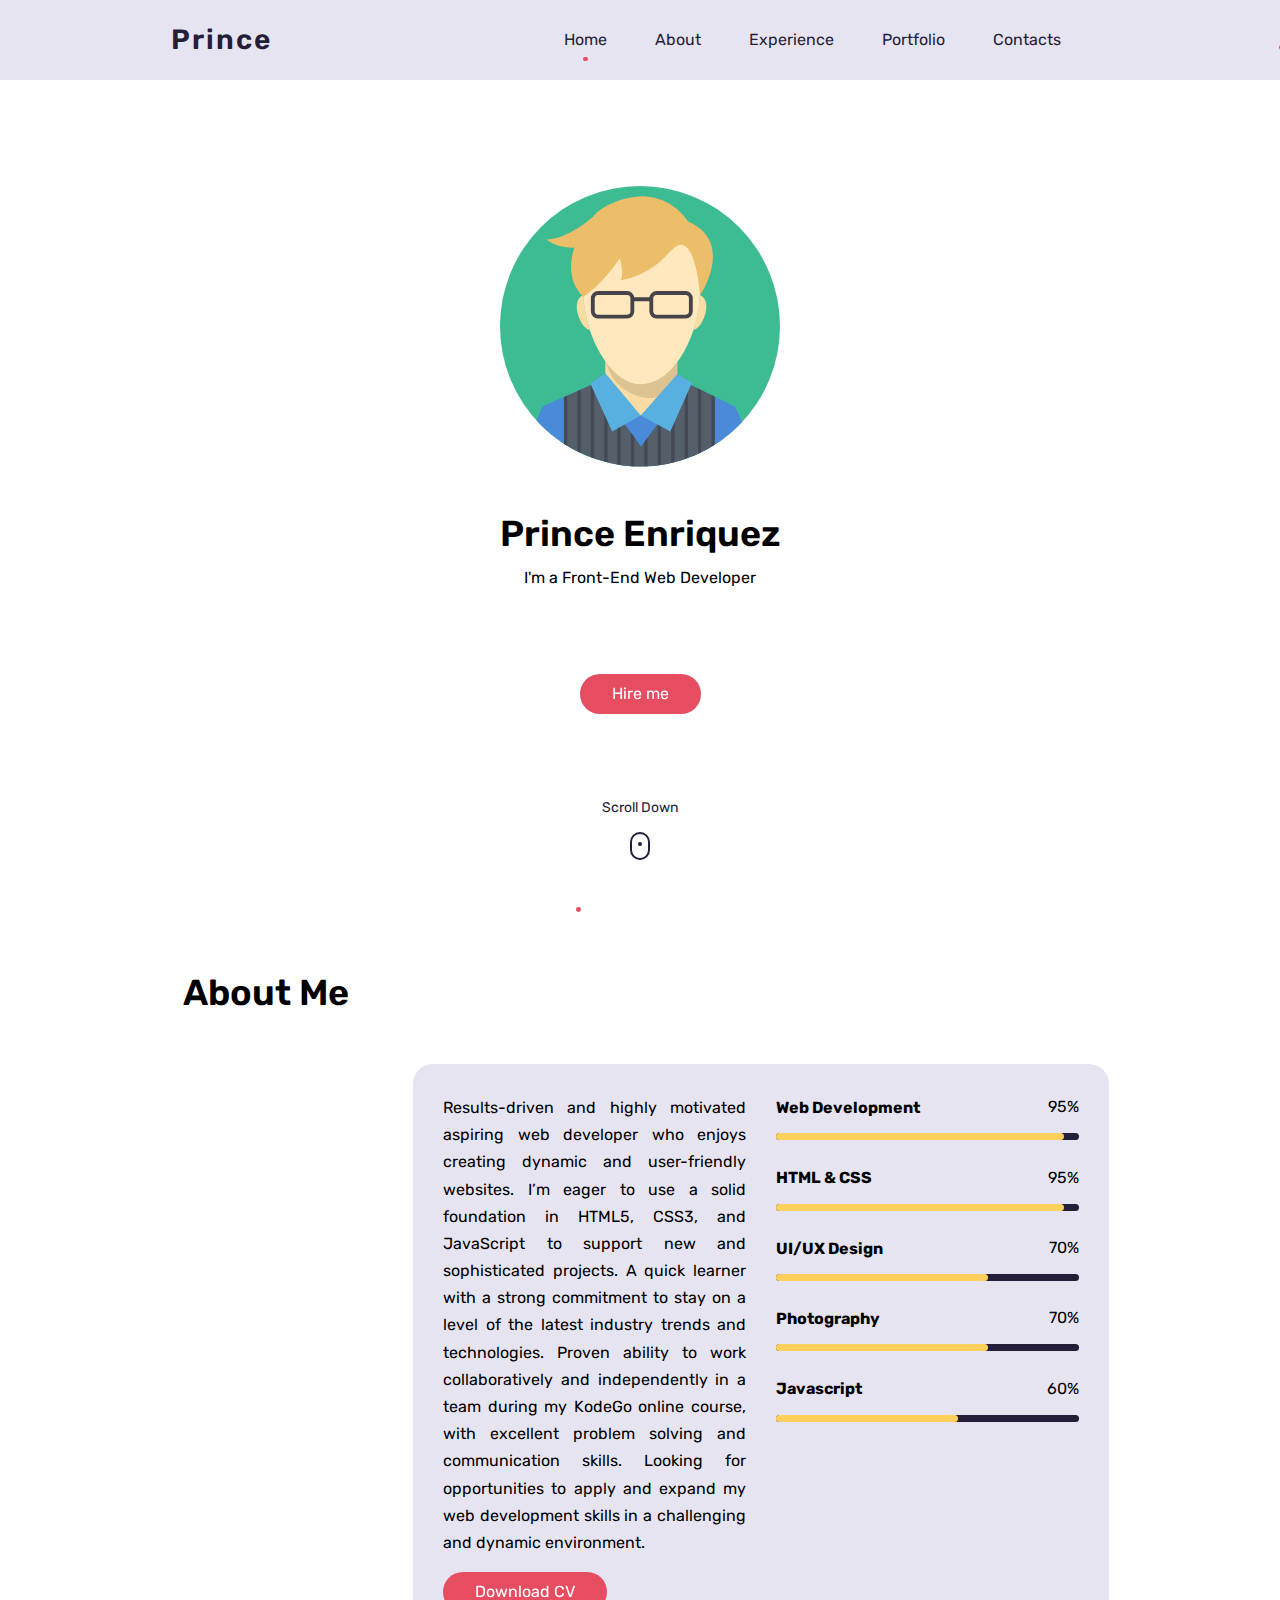
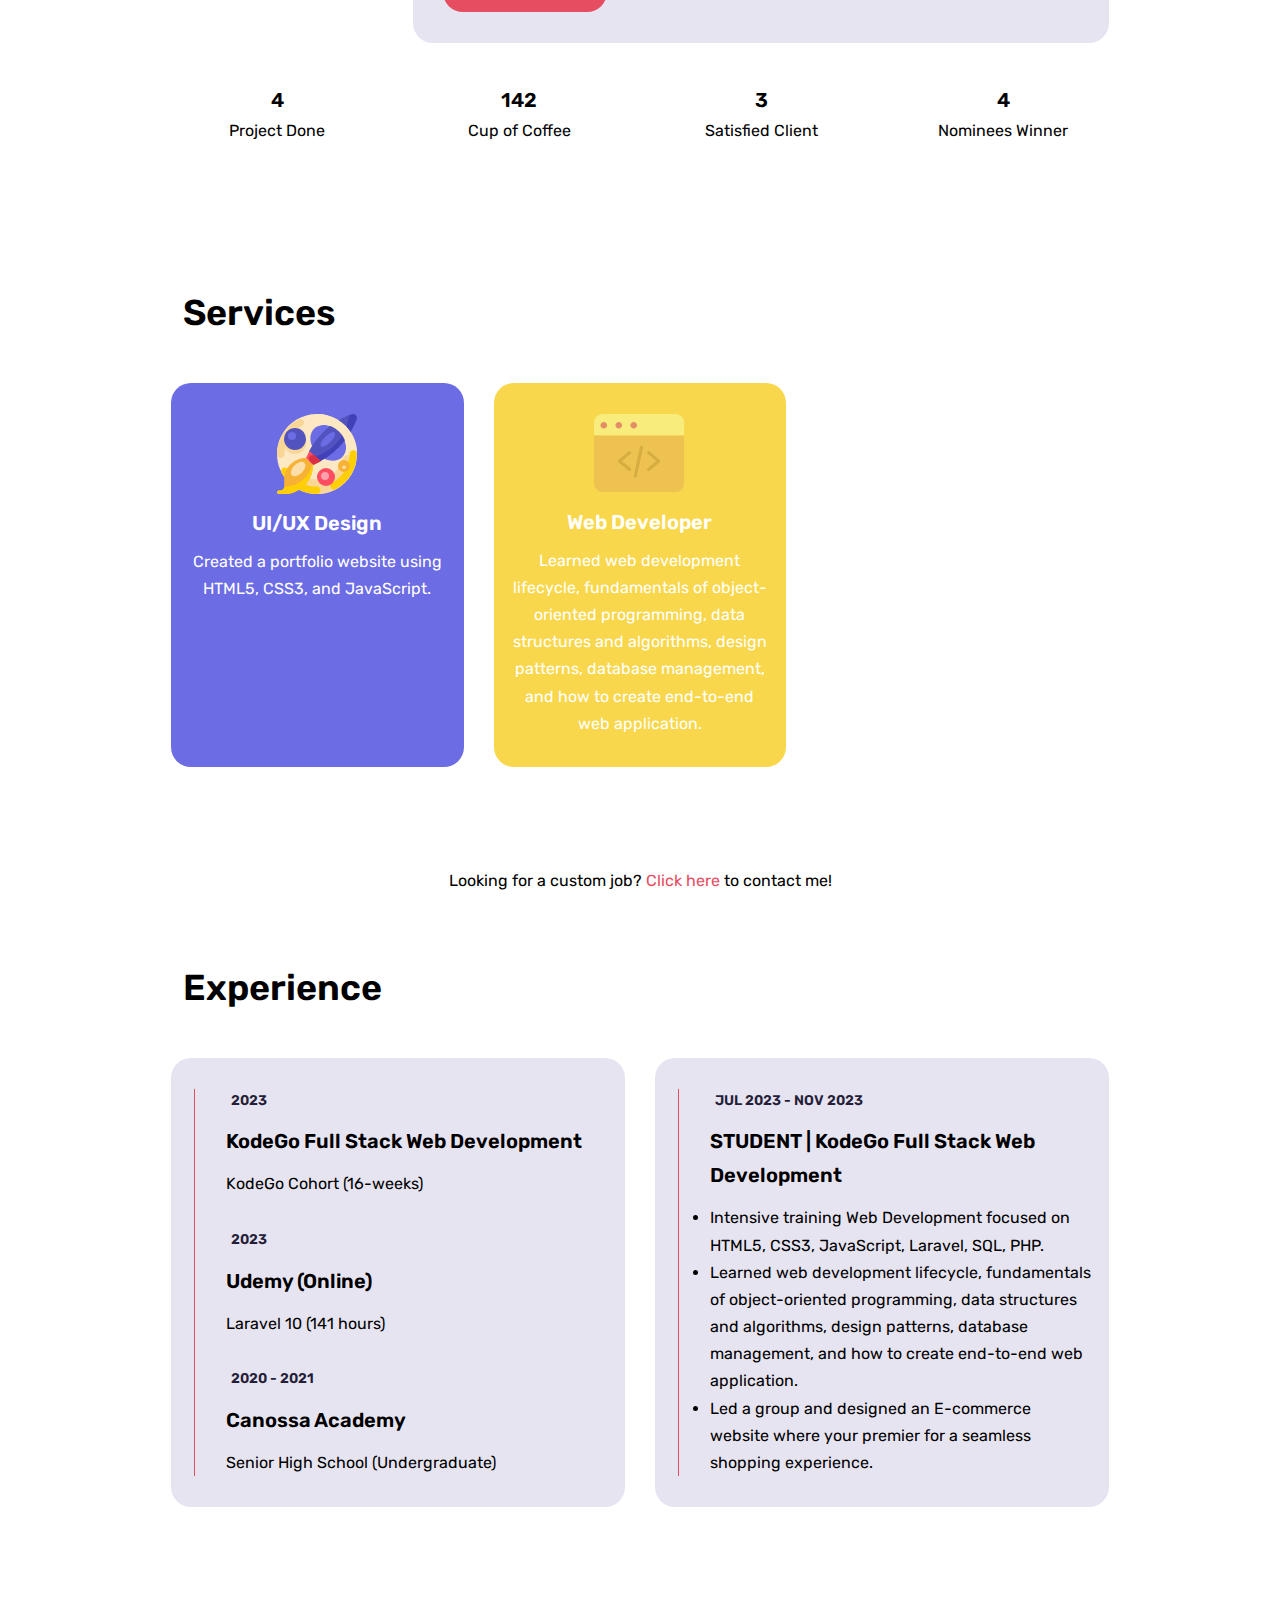
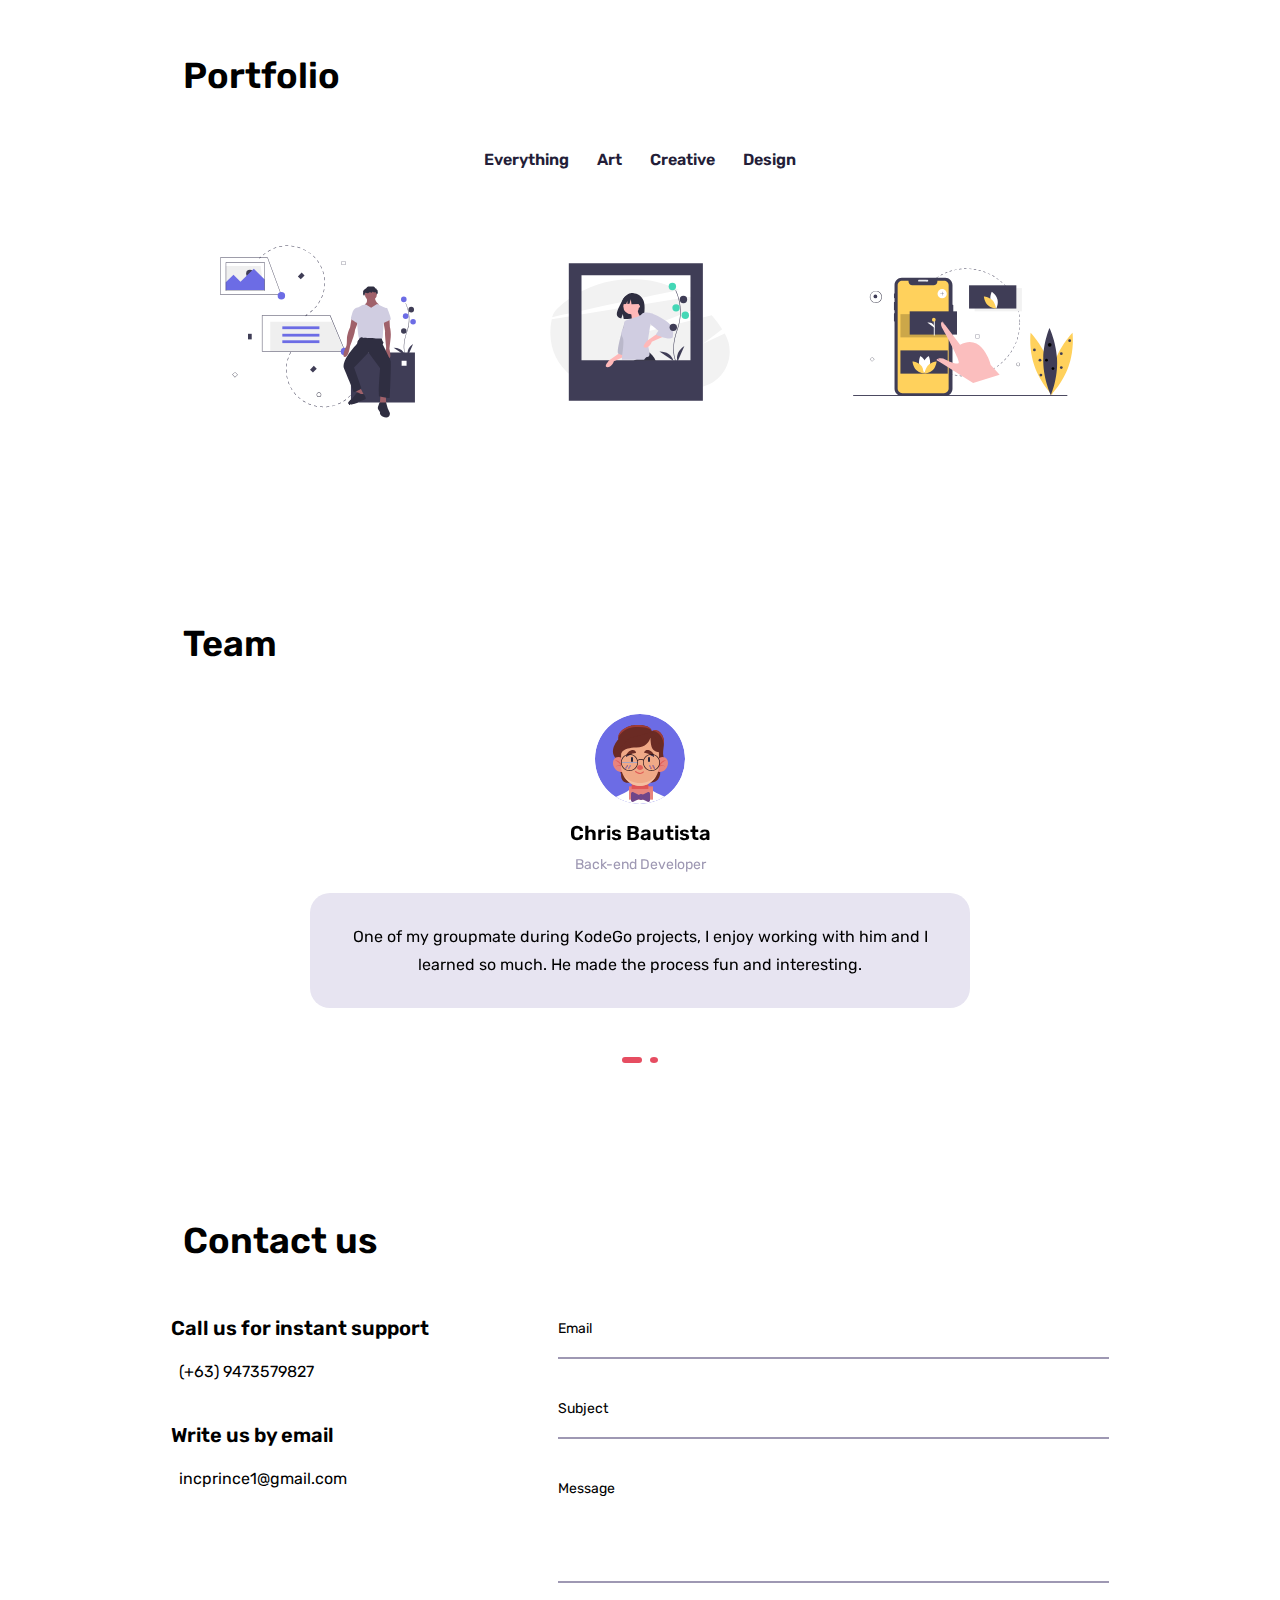
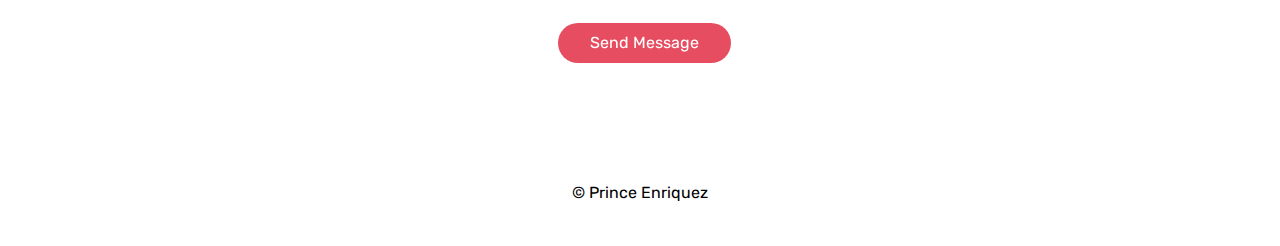
==== commit 400719cc: "Update index.html" ====
--- a/index.html
+++ b/index.html
@@ -216,7 +216,7 @@
                         <div class="service-item-inner" style="background: rgb(108,108,229)">
                             <img src="assets/img/service-1.svg" alt="">
                             <h3>UI/UX Design</h3>
-                            <p>Lorem ipsum dolor sit, amet consectetur adipisicing elit. Tempore, esse.</p>
+                            <p>Created a portfolio website using HTML5, CSS3, and JavaScript.</p>
                         </div>
                     </div>
                     <!-- service item -->
@@ -224,16 +224,9 @@
                         <div class="service-item-inner" style="background: rgb(249,215,76)">
                             <img src="assets/img/service-2.svg" alt="">
                             <h3>Web Developer</h3>
-                            <p>Lorem ipsum dolor sit, amet consectetur adipisicing elit. Tempore, esse.</p>
-                        </div>
-                    </div>
-                    <!-- service item -->
-                    <div class="service-item padd-15">
-                        <div class="service-item-inner" style="background: rgb(249,123,139)">
-                            <img src="assets/img/service-3.svg" alt="">
-                            <h3>Photography</h3>
-                            <p>Lorem ipsum dolor sit, amet consectetur adipisicing elit. Tempore, esse.</p>
-                        </div>
+                            <p>Learned web development lifecycle, fundamentals of object-oriented programming, data structures and algorithms, design patterns, database management, and how to create end-to-end web application.</p>
+                        </div>
+                    </div>
                     </div>
                 </div>
                 <div class="text padd-15">
@@ -517,4 +510,4 @@
     <!--=============== JS ===============-->
     <script src="assets/js/main.js"></script>
 </body>
-</html>+</html>
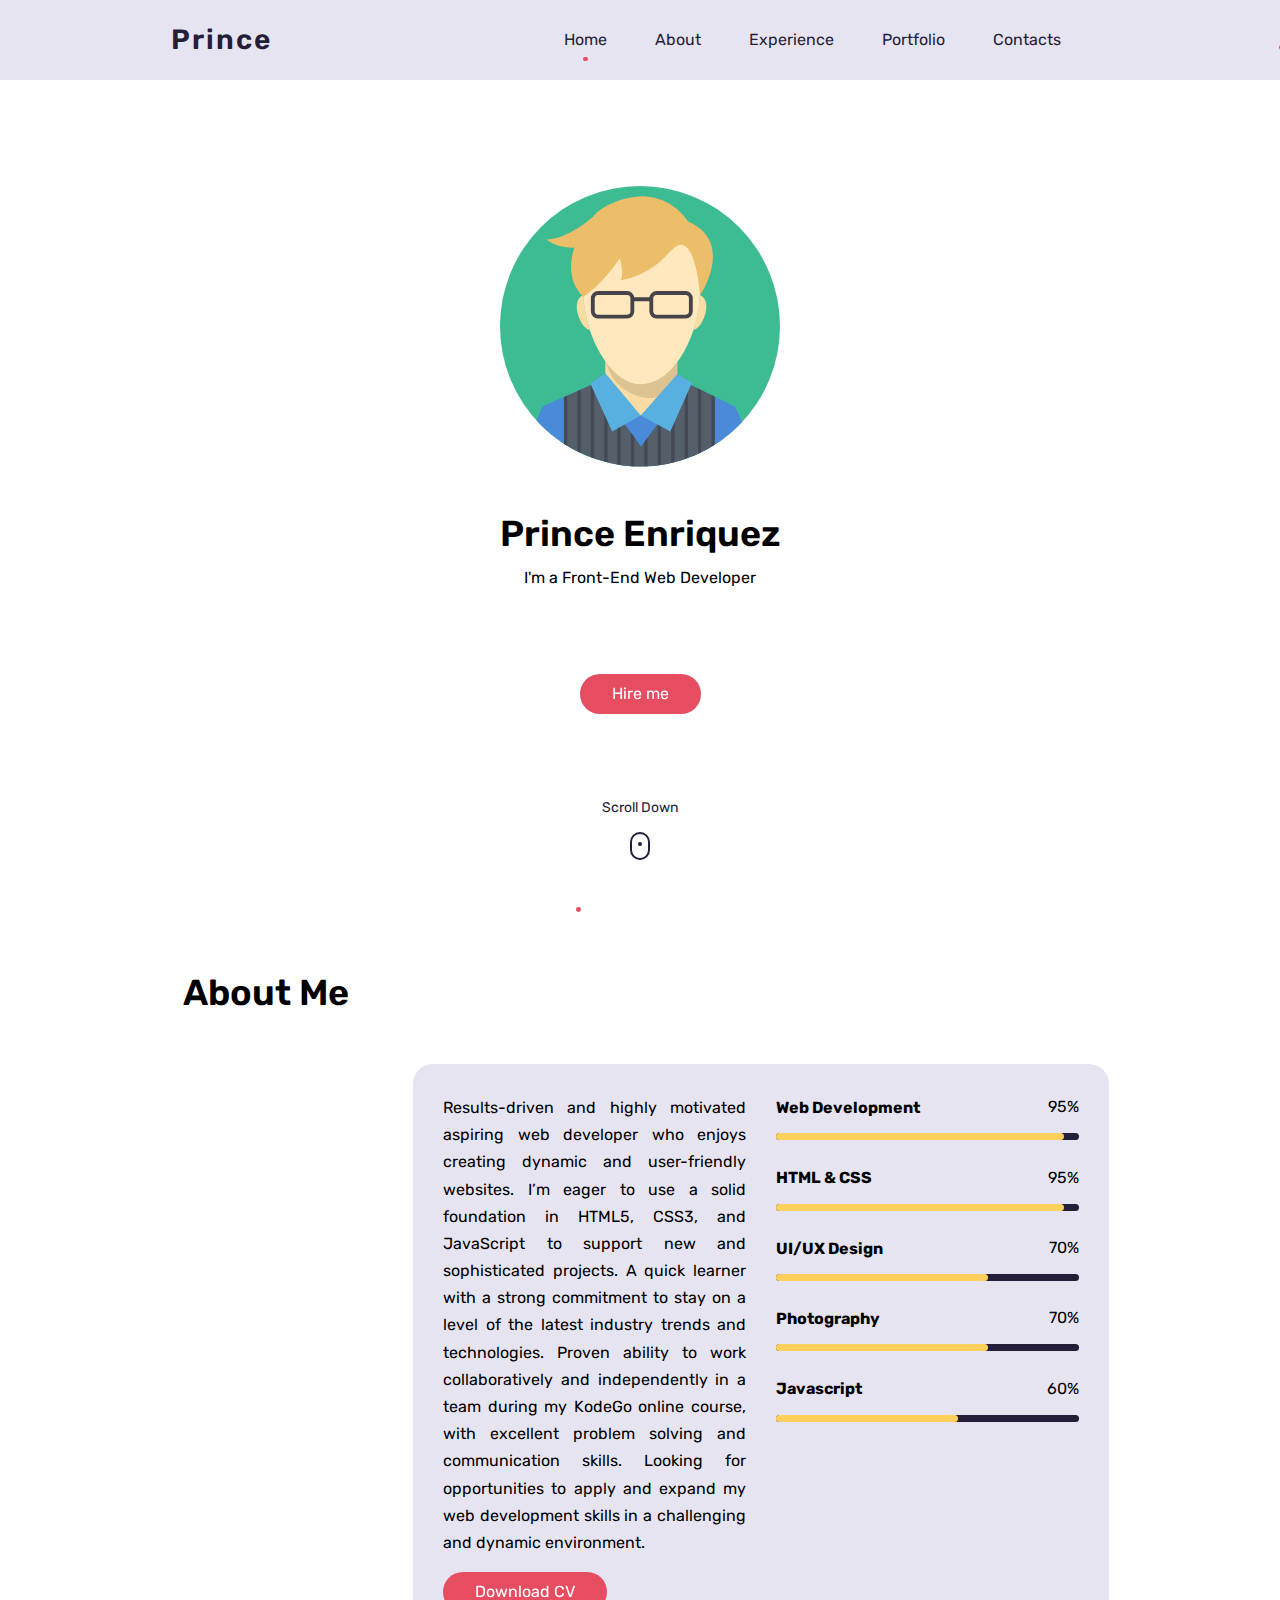
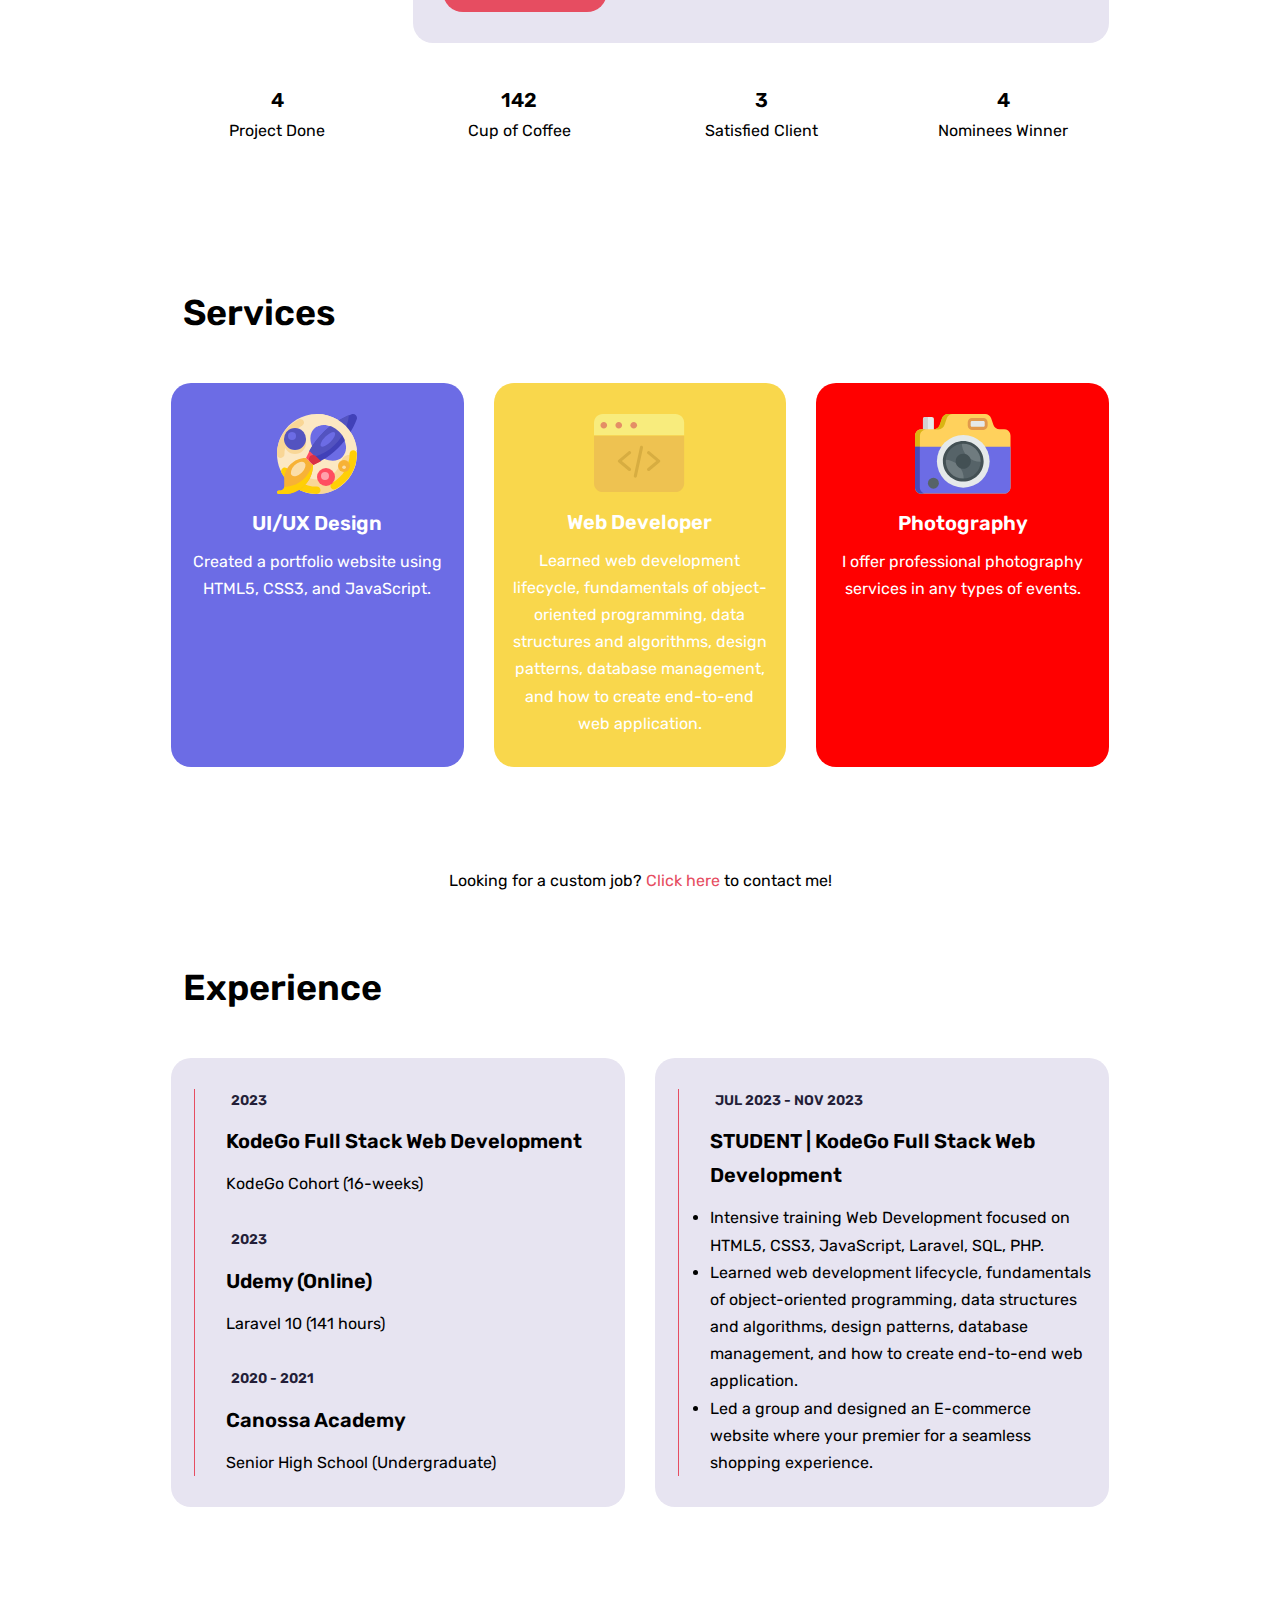
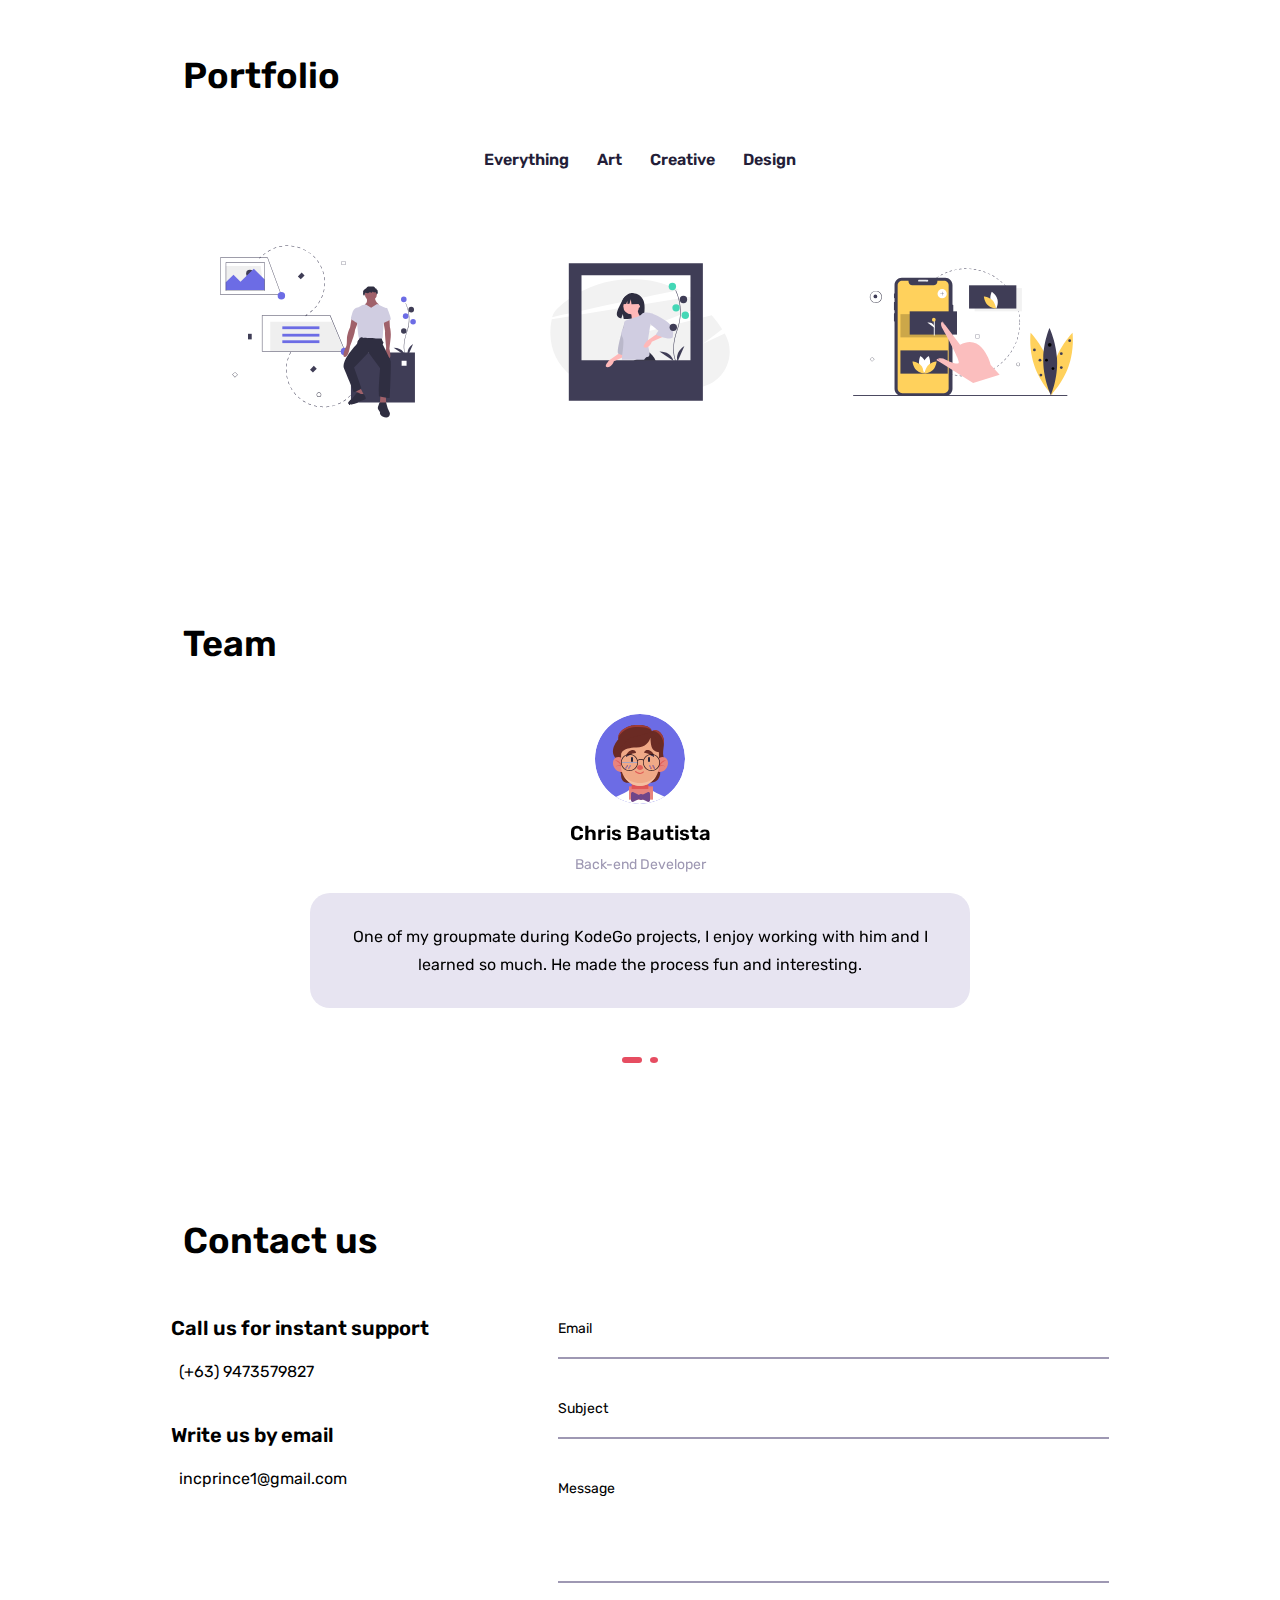
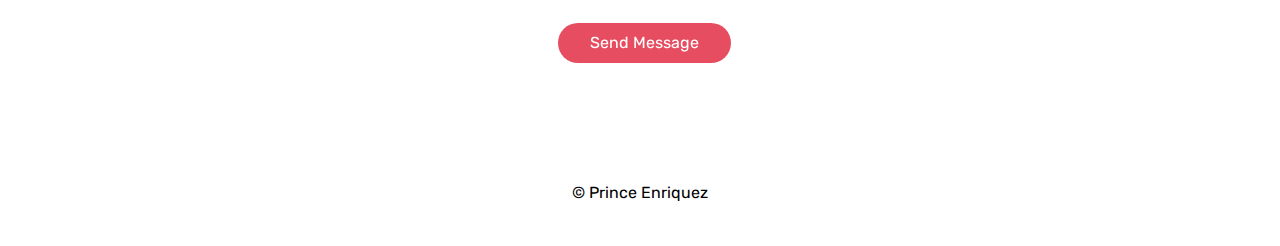
==== commit 307c4b27: "Add files via upload" ====
--- a/index.html
+++ b/index.html
@@ -227,6 +227,13 @@
                             <p>Learned web development lifecycle, fundamentals of object-oriented programming, data structures and algorithms, design patterns, database management, and how to create end-to-end web application.</p>
                         </div>
                     </div>
+                    <div class="service-item padd-15">
+                        <div class="service-item-inner" style="background: red">
+                            <img src="assets/img/service-3.svg" alt="">
+                            <h3>Photography</h3>
+                            <p> I offer professional photography services in any types of events.</p>
+                        </div>
+                    </div>
                     </div>
                 </div>
                 <div class="text padd-15">
@@ -323,7 +330,7 @@
                                 <div class="mask"></div>
                             </div>
                             <span class="term">Game</span>
-                            <h3 class="portfolio-item-title">Tic-Tac-Toe</h3>
+                            <h3 class="portfolio-item-title"><a href="https://codepen.io/Prince-Enriquez/pen/eYxRREd">Tic-Tac-Toe</h3></a>
                             <span class="more-button">&hellip;</span>
                         </div>
                     </div>
@@ -335,7 +342,7 @@
                                 <div class="mask"></div>
                             </div>
                             <span class="term">Creative</span>
-                            <h3 class="portfolio-item-title">Music App Player</h3>
+                            <h3 class="portfolio-item-title"><a href="https://codepen.io/Prince-Enriquez/pen/MWLovWo">Music App Player</h3></a>
                             <span class="more-button">&hellip;</span>
                         </div>
                     </div>
@@ -347,7 +354,7 @@
                                 <div class="mask"></div>
                             </div>
                             <span class="term">Web Design</span>
-                            <h3 class="portfolio-item-title">AyKuya</h3>
+                            <h3 class="portfolio-item-title"><a href="https://aykuya.com/">AyKuya</h3></a>
                             <span class="more-button">&hellip;</span>
                         </div>
                     </div>
@@ -378,7 +385,7 @@
                             <div class="thumb">
                                 <img src="assets/img/avatar-1.svg" alt="">
                             </div>
-                            <h3>Chris Bautista</h3>
+                            <h3>Aj Aramsola</h3>
                             <span class="subtitle">Web Designer</span>
                             <div class="comment">One of my groupmate during KodeGo projects,
                                 He helped me design our Capstone and gave the best presentation speech ever.</div>
